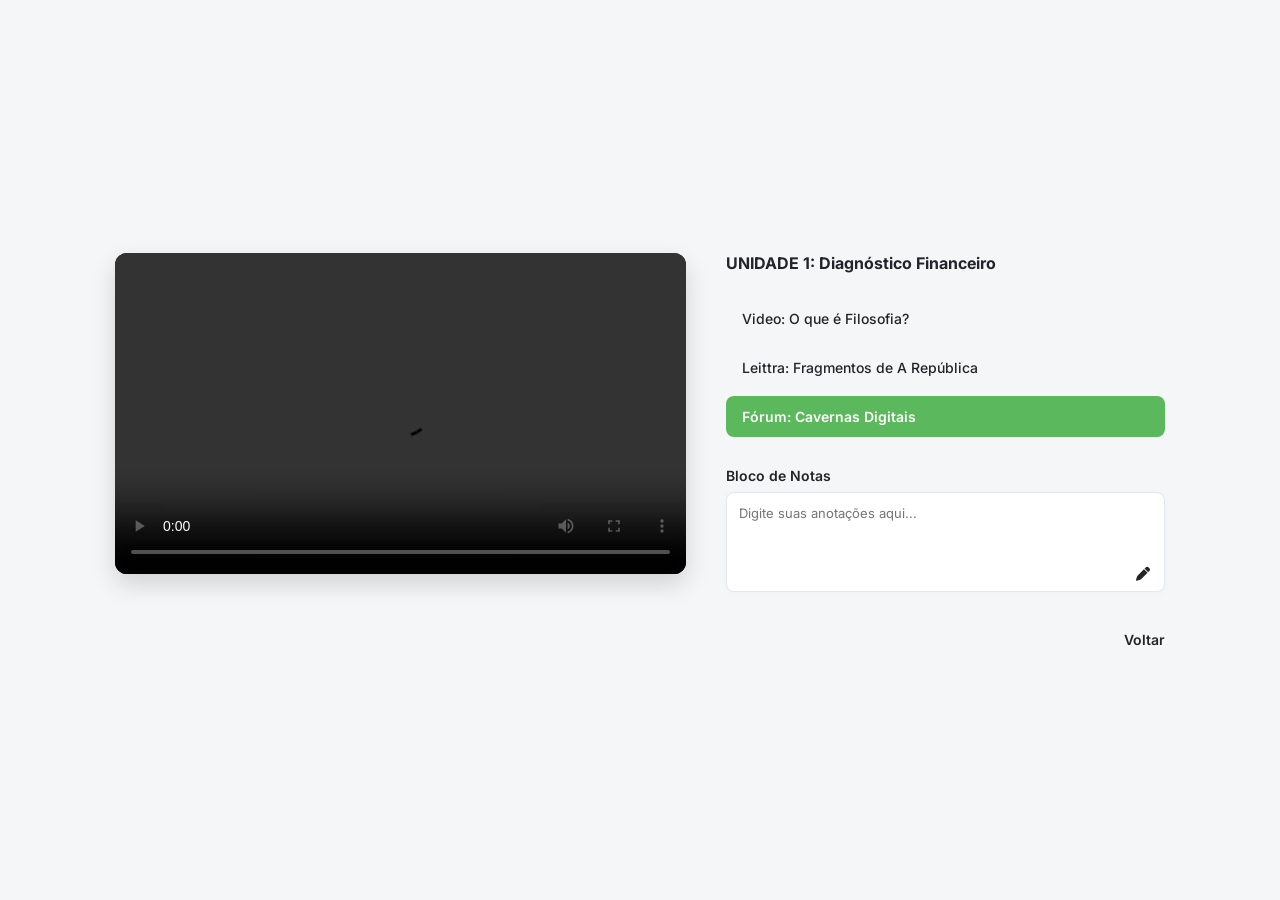
==== pagina_aulas.html @ e482d14d "outros arquivos" ====
<!DOCTYPE html>
<html lang="pt-BR">
<head>
    <meta charset="UTF-8">
    <meta name="viewport" content="width=device-width, initial-scale=1.0">
    <title>Visualizador de Curso - Unidade 1</title>
    <link rel="stylesheet" href="pagina_aulas.css">
    <link rel="stylesheet" href="https://cdnjs.cloudflare.com/ajax/libs/font-awesome/6.4.0/css/all.min.css">
    <link href="https://fonts.googleapis.com/css2?family=Inter:wght@400;500;600;700&display=swap" rel="stylesheet">
</head>
<body>

    <div class="container-principal">
        
        <div class="secao-video">
            <video src="https://www.w3schools.com/html/mov_bbb.mp4" controls></video>
        </div>

        <div class="secao-lateral">
            <h2 class="titulo-unidade">UNIDADE 1: Diagnóstico Financeiro</h2>
            
            <ul class="lista-atividades">
                <li class="item-atividade concluido">
                    <span class="texto-atividade">Video: O que é Filosofia?</span>
                </li>
                <li class="item-atividade">
                    <span class="texto-atividade">Leittra: Fragmentos de A República</span>
                </li>
                <li class="item-atividade ativo">
                    <span class="texto-atividade">Fórum: Cavernas Digitais</span>
                </li>
            </ul>

            <div class="bloco-notas-container">
                <label class="titulo-bloco">Bloco de Notas</label>
                <div class="area-texto-bloco">
                    <textarea placeholder="Digite suas anotações aqui..."></textarea>
                    <i class="fa-solid fa-pen icone-editar"></i>
                </div>
            </div>

            <button class="botao-voltar">Voltar</button>
        </div>

    </div>

</body>
</html>
---- pagina_aulas.css ----
/* Definição de Paleta de Cores e Tipografia */
:root {
    --fundo-geral: #f4f6f8;
    --cor-verde-ativo: #5cb85c;
    --texto-escuro: #212529;
    --texto-branco: #ffffff;
    --borda-bloco: #e2e8f0;
}

* {
    margin: 0;
    padding: 0;
    box-sizing: border-box;
    font-family: 'Inter', sans-serif;
}

body {
    background-color: var(--fundo-geral);
    display: flex;
    justify-content: center;
    align-items: center;
    min-height: 100vh;
    padding: 20px;
}

/* Container Principal em Layout de Duas Colunas */
.container-principal {
    width: 100%;
    max-width: 1050px;
    display: flex;
    gap: 40px;
    align-items: flex-start;
}

/* --- COLUNA ESQUERDA: APENAS A TAG VIDEO --- */
.secao-video {
    flex: 1.3;
}

.secao-video video {
    width: 100%;
    aspect-ratio: 16 / 9;
    background-color: #000;
    border-radius: 12px;
    box-shadow: 0 10px 25px rgba(0, 0, 0, 0.15);
    display: block;
    object-fit: contain;
}

/* --- COLUNA DIREITA: CONTEÚDO E LISTA --- */
.secao-lateral {
    flex: 1;
    display: flex;
    flex-direction: column;
    gap: 20px;
}

.titulo-unidade {
    font-size: 16px;
    font-weight: 700;
    color: var(--texto-escuro);
    margin-bottom: 5px;
}

.lista-atividades {
    list-style: none;
    display: flex;
    flex-direction: column;
    gap: 8px;
}

.item-atividade {
    padding: 12px 16px;
    border-radius: 8px;
    font-size: 14px;
    font-weight: 500;
    color: var(--texto-escuro);
    display: flex;
    justify-content: space-between;
    align-items: center;
}

.icone-concluido {
    color: #24a148;
    font-size: 18px;
}

.item-atividade.ativo {
    background-color: var(--cor-verde-ativo);
    color: var(--texto-branco);
    font-weight: 600;
}

/* Bloco de Notas */
.bloco-notas-container {
    display: flex;
    flex-direction: column;
    gap: 8px;
    margin-top: 10px;
}

.titulo-bloco {
    font-size: 14px;
    font-weight: 600;
    color: var(--texto-escuro);
}

.area-texto-bloco {
    position: relative;
    width: 100%;
}

.area-texto-bloco textarea {
    width: 100%;
    height: 100px;
    border: 1px solid var(--borda-bloco);
    background-color: var(--texto-branco);
    border-radius: 8px;
    padding: 12px;
    font-size: 13px;
    resize: none;
    outline: none;
    box-shadow: 0 2px 8px rgba(0, 0, 0, 0.02);
}

.icone-editar {
    position: absolute;
    bottom: 15px;
    right: 15px;
    color: var(--texto-escuro);
    font-size: 14px;
}

/* Botão de Navegação Inferior */
.botao-voltar {
    align-self: flex-end;
    background: none;
    border: none;
    font-size: 14px;
    font-weight: 600;
    color: var(--texto-escuro);
    cursor: pointer;
    margin-top: 15px;
}

.botao-voltar:hover {
    opacity: 0.7;
}
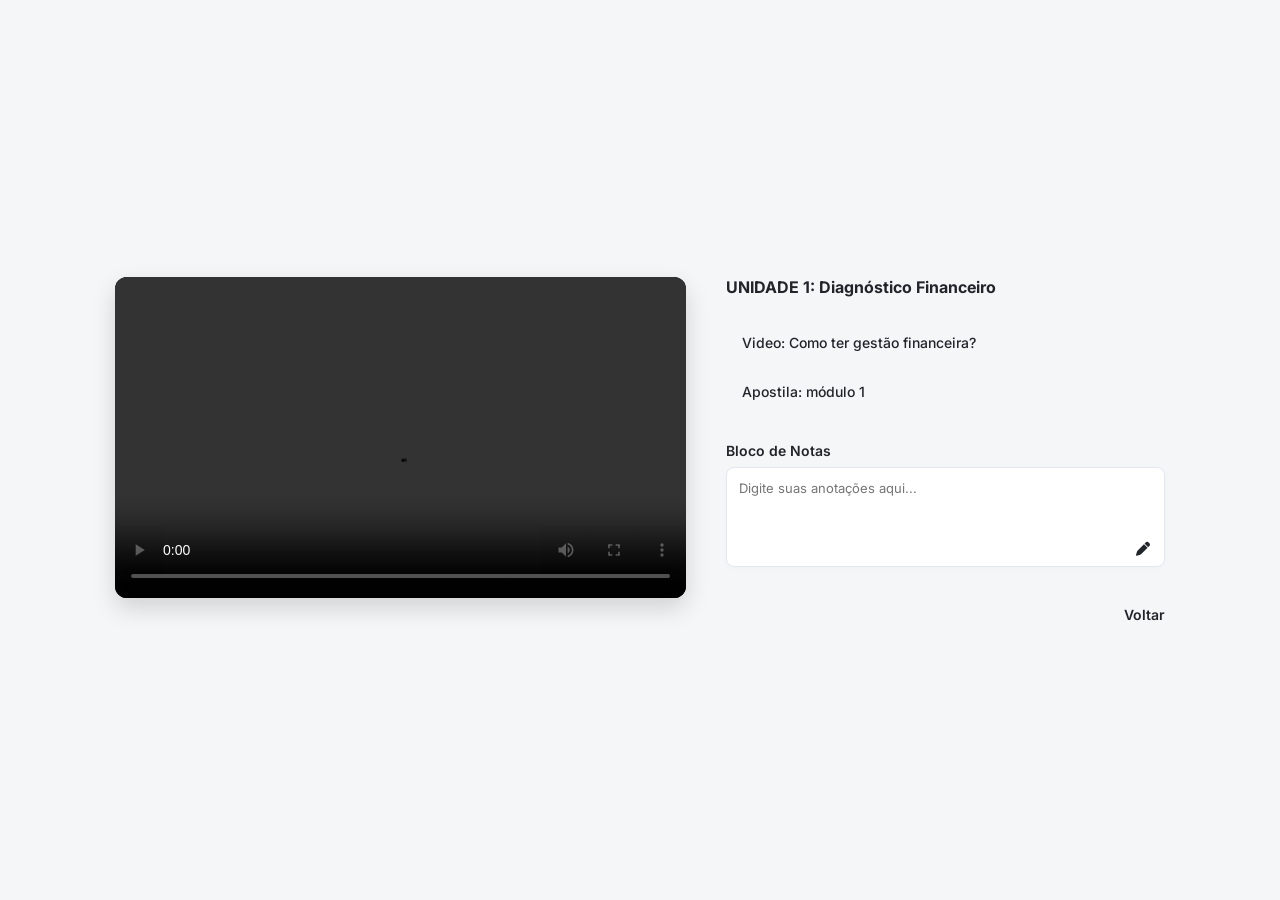
==== commit 42ac8fab: "atualizcao" ====
--- a/pagina_aulas.html
+++ b/pagina_aulas.html
@@ -13,22 +13,24 @@
     <div class="container-principal">
         
         <div class="secao-video">
-            <video src="https://www.w3schools.com/html/mov_bbb.mp4" controls></video>
+            <video controls>
+            <source src="./gestao-financeira.mp4" type="video/mp4">
+            </video>
         </div>
 
         <div class="secao-lateral">
             <h2 class="titulo-unidade">UNIDADE 1: Diagnóstico Financeiro</h2>
             
             <ul class="lista-atividades">
-                <li class="item-atividade concluido">
-                    <span class="texto-atividade">Video: O que é Filosofia?</span>
+                <li class="item-atividade">
+                    <span class="texto-atividade">Video: Como ter gestão financeira?</span>
                 </li>
-                <li class="item-atividade">
-                    <span class="texto-atividade">Leittra: Fragmentos de A República</span>
-                </li>
-                <li class="item-atividade ativo">
-                    <span class="texto-atividade">Fórum: Cavernas Digitais</span>
-                </li>
+                
+                <a href="./Apostila_Educacao_Financeira_Premium.pdf" download="Apostila_Educacao_Financeira.pdf" style="text-decoration: none;">
+                    <li class="item-atividade">
+                        <span class="texto-atividade">Apostila: módulo 1</span>
+                    </li>
+                </a>   
             </ul>
 
             <div class="bloco-notas-container">
--- a/pagina_aulas.css
+++ b/pagina_aulas.css
@@ -1,4 +1,3 @@
-/* Definição de Paleta de Cores e Tipografia */
 :root {
     --fundo-geral: #f4f6f8;
     --cor-verde-ativo: #5cb85c;
@@ -23,7 +22,6 @@
     padding: 20px;
 }
 
-/* Container Principal em Layout de Duas Colunas */
 .container-principal {
     width: 100%;
     max-width: 1050px;
@@ -32,7 +30,6 @@
     align-items: flex-start;
 }
 
-/* --- COLUNA ESQUERDA: APENAS A TAG VIDEO --- */
 .secao-video {
     flex: 1.3;
 }
@@ -47,7 +44,6 @@
     object-fit: contain;
 }
 
-/* --- COLUNA DIREITA: CONTEÚDO E LISTA --- */
 .secao-lateral {
     flex: 1;
     display: flex;
@@ -85,13 +81,13 @@
     font-size: 18px;
 }
 
-.item-atividade.ativo {
+.item-atividade:hover {
     background-color: var(--cor-verde-ativo);
     color: var(--texto-branco);
     font-weight: 600;
+    cursor: pointer;
 }
 
-/* Bloco de Notas */
 .bloco-notas-container {
     display: flex;
     flex-direction: column;
@@ -131,7 +127,6 @@
     font-size: 14px;
 }
 
-/* Botão de Navegação Inferior */
 .botao-voltar {
     align-self: flex-end;
     background: none;
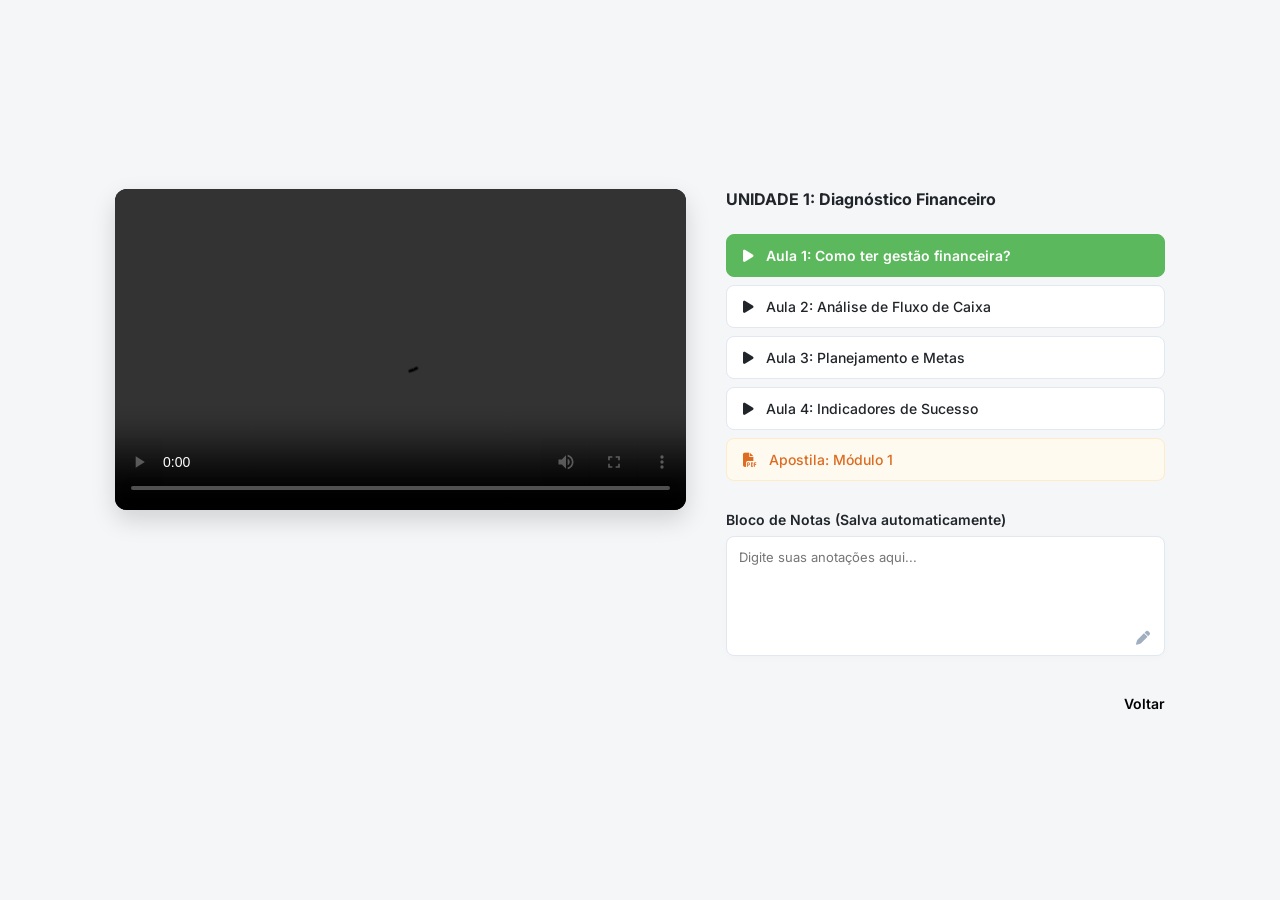
==== commit c9c18a49: "atualização" ====
--- a/pagina_aulas.html
+++ b/pagina_aulas.html
@@ -13,8 +13,8 @@
     <div class="container-principal">
         
         <div class="secao-video">
-            <video controls>
-            <source src="./gestao-financeira.mp4" type="video/mp4">
+            <video id="video-player" controls>
+                <source src="./gestao-financeira.mp4" type="video/mp4">
             </video>
         </div>
 
@@ -22,29 +22,70 @@
             <h2 class="titulo-unidade">UNIDADE 1: Diagnóstico Financeiro</h2>
             
             <ul class="lista-atividades">
-                <li class="item-atividade">
-                    <span class="texto-atividade">Video: Como ter gestão financeira?</span>
+                <li class="item-atividade ativa" data-video="./gestao-financeira.mp4">
+                    <span class="texto-atividade"><i class="fa-solid fa-play icone-play"></i> Aula 1: Como ter gestão financeira?</span>
+                </li>
+                
+                <li class="item-atividade" data-video="./aula2.mp4">
+                    <span class="texto-atividade"><i class="fa-solid fa-play icone-play"></i> Aula 2: Análise de Fluxo de Caixa</span>
+                </li>
+
+                <li class="item-atividade" data-video="./aula3.mp4">
+                    <span class="texto-atividade"><i class="fa-solid fa-play icone-play"></i> Aula 3: Planejamento e Metas</span>
+                </li>
+
+                <li class="item-atividade" data-video="./aula4.mp4">
+                    <span class="texto-atividade"><i class="fa-solid fa-play icone-play"></i> Aula 4: Indicadores de Sucesso</span>
                 </li>
                 
                 <a href="./Apostila_Educacao_Financeira_Premium.pdf" download="Apostila_Educacao_Financeira.pdf" style="text-decoration: none;">
-                    <li class="item-atividade">
-                        <span class="texto-atividade">Apostila: módulo 1</span>
+                    <li class="item-atividade item-download">
+                        <span class="texto-atividade"><i class="fa-solid fa-file-pdf"></i> Apostila: Módulo 1</span>
                     </li>
                 </a>   
             </ul>
 
             <div class="bloco-notas-container">
-                <label class="titulo-bloco">Bloco de Notas</label>
+                <label class="titulo-bloco">Bloco de Notas (Salva automaticamente)</label>
                 <div class="area-texto-bloco">
-                    <textarea placeholder="Digite suas anotações aqui..."></textarea>
+                    <textarea id="bloco-notas" placeholder="Digite suas anotações aqui..."></textarea>
                     <i class="fa-solid fa-pen icone-editar"></i>
                 </div>
             </div>
 
-            <button class="botao-voltar">Voltar</button>
+            <button class="botao-voltar"><a href="./pagina_modulos.html" class="link-voltar">Voltar</a></button>
         </div>
 
     </div>
 
+    <script>
+        const blocoNotas = document.getElementById('bloco-notas');
+
+        window.addEventListener('DOMContentLoaded', () => {
+            const textoSalvo = localStorage.getItem('anotacoes_curso');
+            if (textoSalvo) {
+                blocoNotas.value = textoSalvo;
+            }
+        });
+
+        blocoNotas.addEventListener('input', () => {
+            localStorage.setItem('anotacoes_curso', blocoNotas.value);
+        });
+
+        const itensVideo = document.querySelectorAll('.item-atividade[data-video]');
+        const videoPlayer = document.getElementById('video-player');
+
+        itensVideo.forEach(item => {
+            item.addEventListener('click', () => {
+                itensVideo.forEach(i => i.classList.remove('ativa'));
+                
+                item.classList.add('ativa');
+                
+                const novoVideo = item.getAttribute('data-video');
+                videoPlayer.src = novoVideo;
+                videoPlayer.play();
+            });
+        });
+    </script>
 </body>
 </html>
--- a/pagina_aulas.css
+++ b/pagina_aulas.css
@@ -1,6 +1,7 @@
 :root {
     --fundo-geral: #f4f6f8;
     --cor-verde-ativo: #5cb85c;
+    --cor-azul-destaque: #2b6cb0;
     --texto-escuro: #212529;
     --texto-branco: #ffffff;
     --borda-bloco: #e2e8f0;
@@ -32,6 +33,7 @@
 
 .secao-video {
     flex: 1.3;
+    width: 100%;
 }
 
 .secao-video video {
@@ -46,6 +48,7 @@
 
 .secao-lateral {
     flex: 1;
+    width: 100%; 
     display: flex;
     flex-direction: column;
     gap: 20px;
@@ -66,6 +69,7 @@
 }
 
 .item-atividade {
+    background-color: var(--texto-branco);
     padding: 12px 16px;
     border-radius: 8px;
     font-size: 14px;
@@ -74,18 +78,34 @@
     display: flex;
     justify-content: space-between;
     align-items: center;
-}
-
-.icone-concluido {
-    color: #24a148;
-    font-size: 18px;
+    border: 1px solid var(--borda-bloco);
+    transition: all 0.2s ease;
+}
+
+.icone-play, .fa-file-pdf {
+    margin-right: 8px;
 }
 
 .item-atividade:hover {
+    background-color: #edf2f7;
+    cursor: pointer;
+}
+
+.item-atividade.ativa {
     background-color: var(--cor-verde-ativo);
     color: var(--texto-branco);
     font-weight: 600;
-    cursor: pointer;
+    border-color: var(--cor-verde-ativo);
+}
+
+
+.item-download {
+    background-color: #fffaf0;
+    border-color: #feebc8;
+    color: #dd6b20;
+}
+.item-download:hover {
+    background-color: #feebc8;
 }
 
 .bloco-notas-container {
@@ -108,7 +128,7 @@
 
 .area-texto-bloco textarea {
     width: 100%;
-    height: 100px;
+    height: 120px;
     border: 1px solid var(--borda-bloco);
     background-color: var(--texto-branco);
     border-radius: 8px;
@@ -123,7 +143,7 @@
     position: absolute;
     bottom: 15px;
     right: 15px;
-    color: var(--texto-escuro);
+    color: #a0aec0;
     font-size: 14px;
 }
 
@@ -138,6 +158,44 @@
     margin-top: 15px;
 }
 
+.link-voltar{
+    text-decoration: none;
+    color: #000;
+}
+
 .botao-voltar:hover {
     opacity: 0.7;
+    
+}
+
+@media (max-width: 768px) {
+    body {
+        padding: 10px;
+    }
+
+    .container-principal {
+        flex-direction: column; 
+        gap: 20px; 
+    }
+
+    .secao-video video {
+        border-radius: 8px; 
+    }
+
+    .secao-lateral {
+        gap: 15px;
+    }
+
+    .item-atividade {
+        padding: 14px 16px; 
+        font-size: 15px; }
+
+    .botao-voltar {
+        align-self: center; 
+        width: 100%;
+        text-align: center;
+        padding: 10px;
+        background-color: #e2e8f0;
+        border-radius: 6px;
+    }
 }
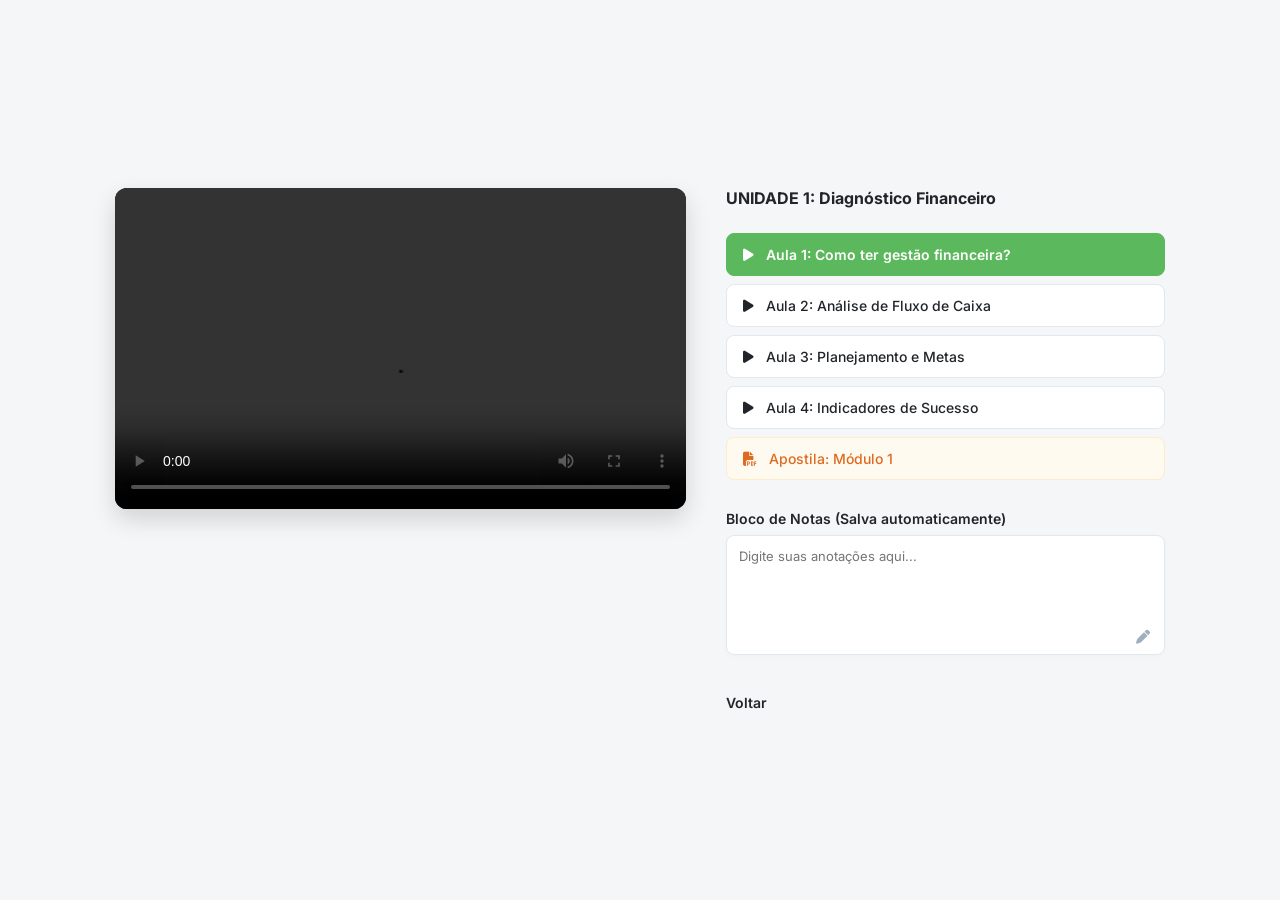
==== commit 95cc5d70: "." ====
--- a/pagina_aulas.html
+++ b/pagina_aulas.html
@@ -53,7 +53,7 @@
                 </div>
             </div>
 
-            <button class="botao-voltar"><a href="./pagina_modulos.html" class="link-voltar">Voltar</a></button>
+           <a href="./pagina_modulos.html" class="link-voltar"><button class="botao-voltar">Voltar</button></a>
         </div>
 
     </div>
